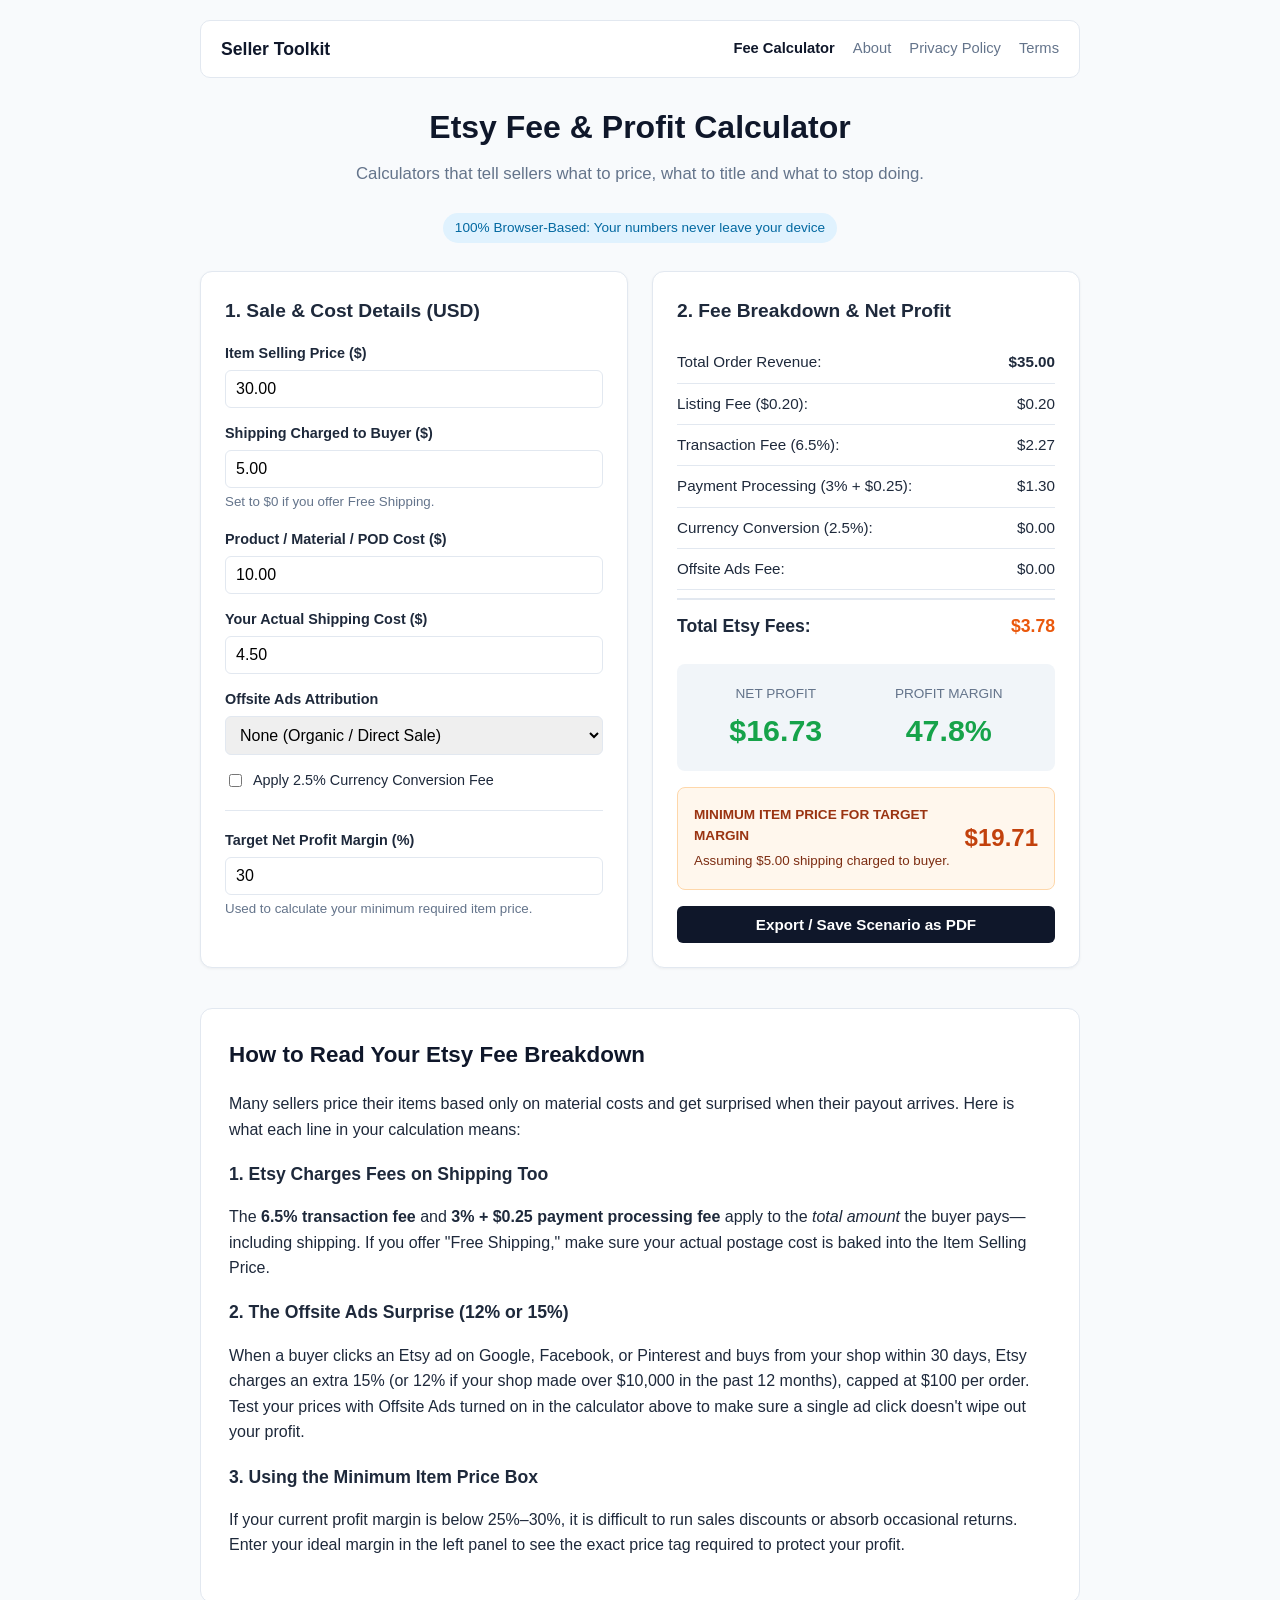
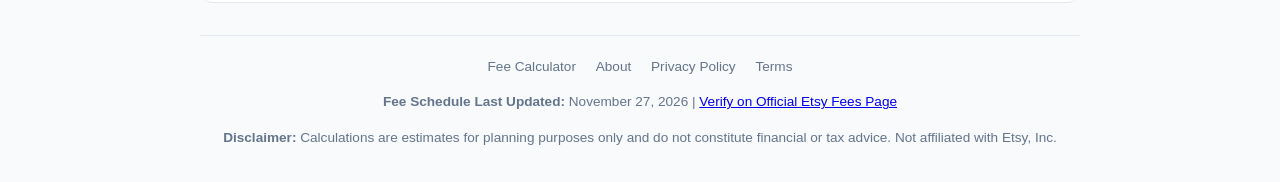
==== index.html @ 967d141f "Add files via upload" ====
<!DOCTYPE html>
<html lang="en">
<head>
    <meta charset="UTF-8">
    <meta name="viewport" content="width=device-width, initial-scale=1.0">
    <title>Etsy Fee & Profit Calculator (2026) — Seller Toolkit</title>
    <meta name="description" content="Calculate your exact Etsy seller fees, Offsite Ads impact, minimum price for target profit margin, and real net profit. 100% browser-based.">
    <style>
        :root { --primary: #f1641e; --bg: #f8fafc; --card: #ffffff; --text: #1e293b; --muted: #64748b; --border: #e2e8f0; }
        body { font-family: -apple-system, BlinkMacSystemFont, "Segoe UI", Roboto, sans-serif; background: var(--bg); color: var(--text); line-height: 1.6; margin: 0; padding: 20px; }
        .container { max-width: 880px; margin: 0 auto; }
        header { text-align: center; margin-bottom: 28px; }
        h1 { margin-bottom: 8px; font-size: 2rem; color: #0f172a; }
        .subtitle { color: var(--muted); font-size: 1.05rem; margin-top: 0; }
        .privacy-badge { display: inline-block; background: #e0f2fe; color: #0369a1; padding: 4px 12px; border-radius: 20px; font-size: 0.85rem; font-weight: 500; margin-top: 8px; }
        .grid { display: grid; grid-template-columns: 1fr 1fr; gap: 24px; }
        @media (max-width: 720px) { .grid { grid-template-columns: 1fr; } }
        .card { background: var(--card); padding: 24px; border-radius: 12px; border: 1px solid var(--border); box-shadow: 0 1px 3px rgba(0,0,0,0.05); }
        .form-group { margin-bottom: 14px; }
        label { display: block; font-weight: 600; font-size: 0.9rem; margin-bottom: 5px; }
        input[type="number"], select { width: 100%; padding: 9px 10px; border: 1px solid var(--border); border-radius: 6px; font-size: 1rem; box-sizing: border-box; }
        .checkbox-group { display: flex; align-items: center; gap: 8px; font-size: 0.9rem; margin-top: 10px; }
        .result-row { display: flex; justify-content: space-between; padding: 8px 0; border-bottom: 1px solid var(--border); font-size: 0.95rem; }
        .result-row.total { font-weight: 700; font-size: 1.1rem; border-top: 2px solid var(--border); border-bottom: none; padding-top: 12px; margin-top: 8px; }
        .highlight-box { background: #f1f5f9; padding: 16px; border-radius: 8px; margin-top: 16px; text-align: center; }
        .big-number { font-size: 1.9rem; font-weight: 800; display: block; }
        .target-box { background: #fff7ed; border: 1px solid #fed7aa; padding: 16px; border-radius: 8px; margin-top: 16px; }
        .btn-print { width: 100%; margin-top: 16px; padding: 10px; background: #0f172a; color: #fff; border: none; border-radius: 6px; font-size: 0.95rem; font-weight: 600; cursor: pointer; }
        .btn-print:hover { background: #334155; }
        .guide-section { margin-top: 40px; background: var(--card); padding: 28px; border-radius: 12px; border: 1px solid var(--border); }
        .guide-section h2 { margin-top: 0; font-size: 1.4rem; color: #0f172a; }
        .guide-section h3 { font-size: 1.1rem; margin-bottom: 6px; color: #1e293b; }
        footer { margin-top: 32px; padding-top: 20px; border-top: 1px solid var(--border); font-size: 0.85rem; color: var(--muted); text-align: center; }
        @media print {
            .btn-print, .privacy-badge, .guide-section { display: none; }
            body { background: #fff; padding: 0; }
            .card { box-shadow: none; border: 1px solid #ccc; }
        }
    </style>
</head>
<body>

<div class="container">
    <nav style="display:flex; flex-wrap:wrap; justify-content:space-between; align-items:center; gap:12px; background:var(--card); padding:14px 20px; border-radius:10px; border:1px solid var(--border); margin-bottom:24px;">
        <a href="index.html" style="font-weight:800; font-size:1.1rem; color:#0f172a; text-decoration:none;">Seller Toolkit</a>
        <div style="display:flex; flex-wrap:wrap; gap:18px; font-size:0.92rem;">
            <a href="index.html" style="color:#0f172a; font-weight:600; text-decoration:none;">Fee Calculator</a>
            <a href="pages/about.html" style="color:var(--muted); text-decoration:none;">About</a>
            <a href="pages/privacy.html" style="color:var(--muted); text-decoration:none;">Privacy Policy</a>
            <a href="pages/terms.html" style="color:var(--muted); text-decoration:none;">Terms</a>
        </div>
    </nav>
    <header>
        <h1>Etsy Fee & Profit Calculator</h1>
        <p class="subtitle">Calculators that tell sellers what to price, what to title and what to stop doing.</p>
        <span class="privacy-badge">100% Browser-Based: Your numbers never leave your device</span>
    </header>

    <div class="grid">
        <!-- Coluna de Inputs -->
        <div class="card">
            <h2 style="margin-top:0; font-size:1.2rem;">1. Sale & Cost Details (USD)</h2>
            
            <div class="form-group">
                <label for="item-price">Item Selling Price ($)</label>
                <input type="number" id="item-price" value="30.00" step="0.01" min="0">
            </div>

            <div class="form-group">
                <label for="shipping-charged">Shipping Charged to Buyer ($)</label>
                <input type="number" id="shipping-charged" value="5.00" step="0.01" min="0">
                <small style="color:var(--muted)">Set to $0 if you offer Free Shipping.</small>
            </div>

            <div class="form-group">
                <label for="item-cost">Product / Material / POD Cost ($)</label>
                <input type="number" id="item-cost" value="10.00" step="0.01" min="0">
            </div>

            <div class="form-group">
                <label for="shipping-cost">Your Actual Shipping Cost ($)</label>
                <input type="number" id="shipping-cost" value="4.50" step="0.01" min="0">
            </div>

            <div class="form-group">
                <label for="offsite-ads">Offsite Ads Attribution</label>
                <select id="offsite-ads">
                    <option value="0">None (Organic / Direct Sale)</option>
                    <option value="15">15% Fee (Shops under $10k/year)</option>
                    <option value="12">12% Fee (Shops over $10k/year)</option>
                </select>
            </div>

            <div class="checkbox-group">
                <input type="checkbox" id="currency-conversion">
                <label for="currency-conversion" style="margin:0; font-weight:normal;">Apply 2.5% Currency Conversion Fee</label>
            </div>

            <hr style="border:none; border-top:1px solid var(--border); margin: 18px 0;">

            <div class="form-group" style="margin-bottom:0;">
                <label for="target-margin">Target Net Profit Margin (%)</label>
                <input type="number" id="target-margin" value="30" step="1" min="0" max="90">
                <small style="color:var(--muted)">Used to calculate your minimum required item price.</small>
            </div>
        </div>

        <!-- Coluna de Resultados -->
        <div class="card">
            <h2 style="margin-top:0; font-size:1.2rem;">2. Fee Breakdown & Net Profit</h2>
            
            <div class="result-row"><span>Total Order Revenue:</span> <strong id="res-revenue">$0.00</strong></div>
            <div class="result-row"><span>Listing Fee ($0.20):</span> <span id="res-listing">$0.00</span></div>
            <div class="result-row"><span>Transaction Fee (6.5%):</span> <span id="res-transaction">$0.00</span></div>
            <div class="result-row"><span>Payment Processing (3% + $0.25):</span> <span id="res-processing">$0.00</span></div>
            <div class="result-row"><span>Currency Conversion (2.5%):</span> <span id="res-conversion">$0.00</span></div>
            <div class="result-row"><span>Offsite Ads Fee:</span> <span id="res-offsite">$0.00</span></div>
            
            <div class="result-row total"><span>Total Etsy Fees:</span> <span id="res-total-fees" style="color:#ea580c;">$0.00</span></div>

            <div class="highlight-box">
                <div style="display:flex; justify-content:space-around;">
                    <div>
                        <span style="font-size:0.85rem; color:var(--muted);">NET PROFIT</span>
                        <span class="big-number" id="res-profit">$0.00</span>
                    </div>
                    <div>
                        <span style="font-size:0.85rem; color:var(--muted);">PROFIT MARGIN</span>
                        <span class="big-number" id="res-margin">0.0%</span>
                    </div>
                </div>
            </div>

            <div class="target-box">
                <div style="display:flex; justify-content:space-between; align-items:center;">
                    <div>
                        <span style="font-size:0.85rem; font-weight:700; color:#9a3412; display:block;">MINIMUM ITEM PRICE FOR TARGET MARGIN</span>
                        <small id="res-recommended-note" style="color:#7c2d12;">Assuming $5.00 shipping charged to buyer.</small>
                    </div>
                    <strong id="res-recommended-price" style="font-size:1.5rem; color:#c2410c;">$0.00</strong>
                </div>
            </div>

            <button class="btn-print" onclick="window.print()">Export / Save Scenario as PDF</button>
        </div>
    </div>

    <!-- Guia de Leitura (Regra de Construção #4) -->
    <section class="guide-section">
        <h2>How to Read Your Etsy Fee Breakdown</h2>
        <p>Many sellers price their items based only on material costs and get surprised when their payout arrives. Here is what each line in your calculation means:</p>
        
        <h3>1. Etsy Charges Fees on Shipping Too</h3>
        <p>The <strong>6.5% transaction fee</strong> and <strong>3% + $0.25 payment processing fee</strong> apply to the <em>total amount</em> the buyer pays—including shipping. If you offer "Free Shipping," make sure your actual postage cost is baked into the Item Selling Price.</p>

        <h3>2. The Offsite Ads Surprise (12% or 15%)</h3>
        <p>When a buyer clicks an Etsy ad on Google, Facebook, or Pinterest and buys from your shop within 30 days, Etsy charges an extra 15% (or 12% if your shop made over $10,000 in the past 12 months), capped at $100 per order. Test your prices with Offsite Ads turned on in the calculator above to make sure a single ad click doesn't wipe out your profit.</p>

        <h3>3. Using the Minimum Item Price Box</h3>
        <p>If your current profit margin is below 25%–30%, it is difficult to run sales discounts or absorb occasional returns. Enter your ideal margin in the left panel to see the exact price tag required to protect your profit.</p>
    </section>

    <footer>
        <div style="margin-bottom:10px;">
            <a href="index.html" style="color:var(--muted); margin:0 8px; text-decoration:none;">Fee Calculator</a>
            <a href="pages/about.html" style="color:var(--muted); margin:0 8px; text-decoration:none;">About</a>
            <a href="pages/privacy.html" style="color:var(--muted); margin:0 8px; text-decoration:none;">Privacy Policy</a>
            <a href="pages/terms.html" style="color:var(--muted); margin:0 8px; text-decoration:none;">Terms</a>
        </div>
        <p><strong>Fee Schedule Last Updated:</strong> <span id="last-updated"></span> | <a id="official-fees-link" href="#" target="_blank" rel="noopener">Verify on Official Etsy Fees Page</a></p>
        <p><strong>Disclaimer:</strong> Calculations are estimates for planning purposes only and do not constitute financial or tax advice. Not affiliated with Etsy, Inc.</p>
    </footer>
</div>

<script src="rates.js"></script>
<script src="app.js"></script>
</body>
</html>
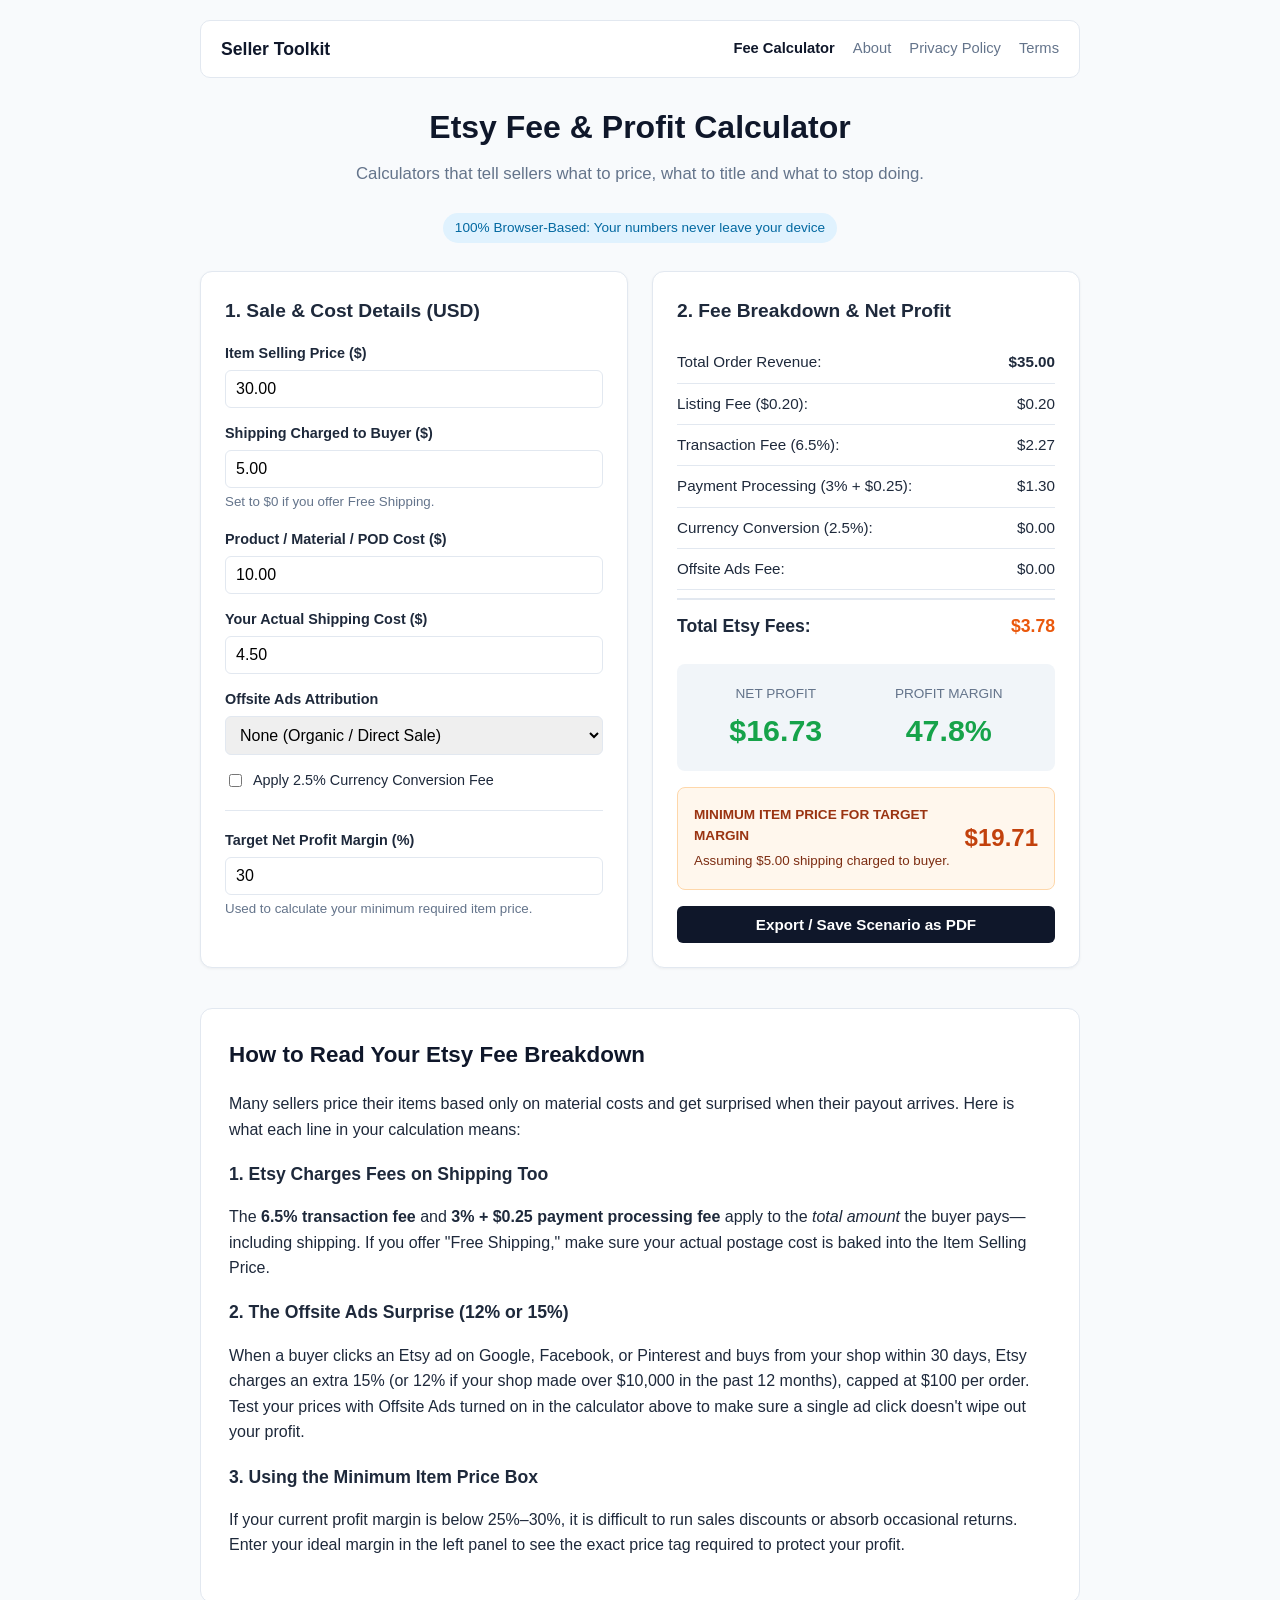
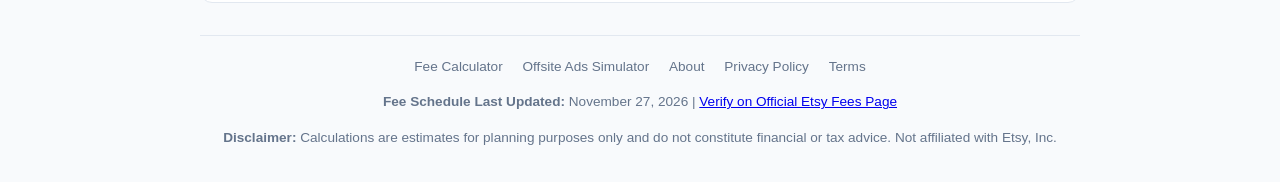
==== commit a02b3c94: "Fix HTML encoding issues in index.html" ====
--- a/index.html
+++ b/index.html
@@ -163,6 +163,7 @@
     <footer>
         <div style="margin-bottom:10px;">
             <a href="index.html" style="color:var(--muted); margin:0 8px; text-decoration:none;">Fee Calculator</a>
+            <a href="tools/offsite-ads.html" style="color:var(--muted); margin:0 8px; text-decoration:none;">Offsite Ads Simulator</a>
             <a href="pages/about.html" style="color:var(--muted); margin:0 8px; text-decoration:none;">About</a>
             <a href="pages/privacy.html" style="color:var(--muted); margin:0 8px; text-decoration:none;">Privacy Policy</a>
             <a href="pages/terms.html" style="color:var(--muted); margin:0 8px; text-decoration:none;">Terms</a>
@@ -175,4 +176,4 @@
 <script src="rates.js"></script>
 <script src="app.js"></script>
 </body>
-</html>+</html>
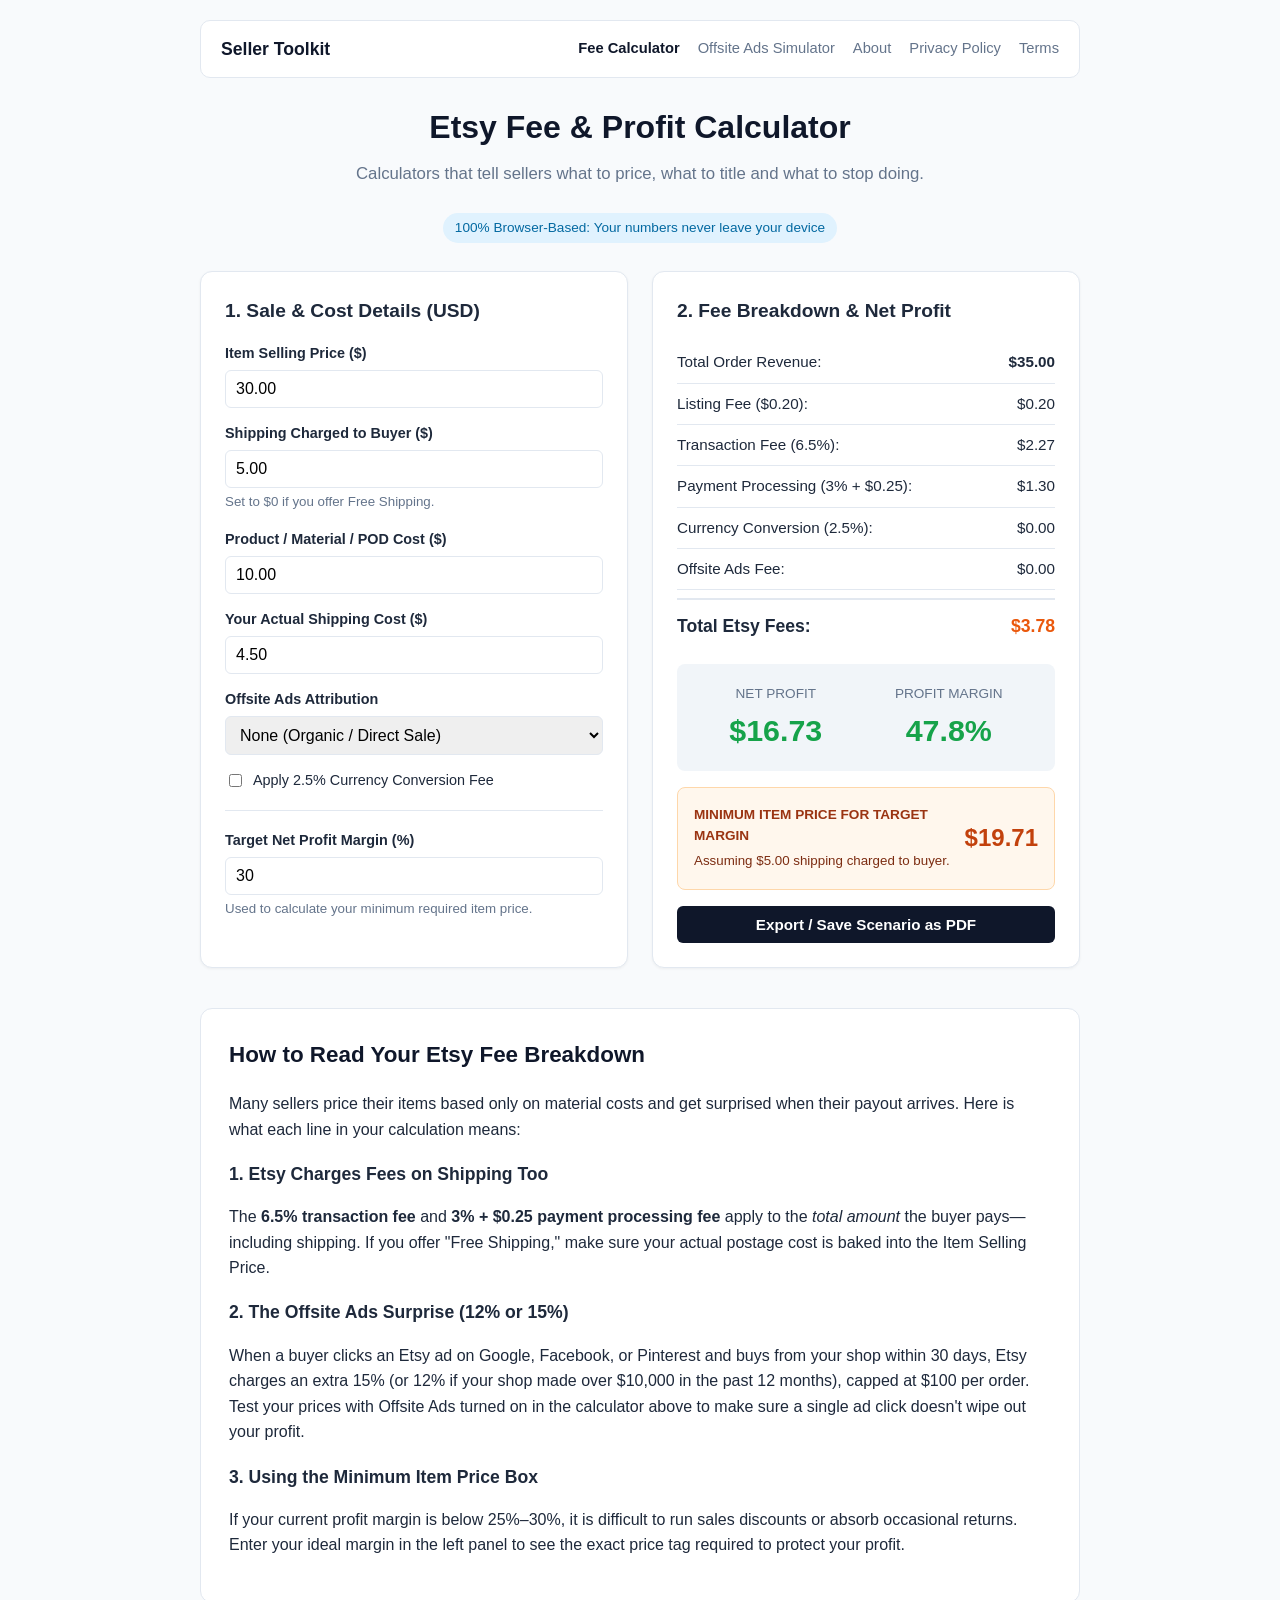
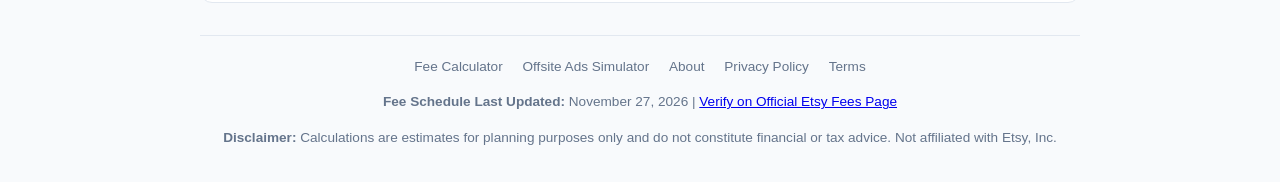
==== commit f90fe0ec: "Fix HTML encoding issues in index.html" ====
--- a/index.html
+++ b/index.html
@@ -45,6 +45,7 @@
         <a href="index.html" style="font-weight:800; font-size:1.1rem; color:#0f172a; text-decoration:none;">Seller Toolkit</a>
         <div style="display:flex; flex-wrap:wrap; gap:18px; font-size:0.92rem;">
             <a href="index.html" style="color:#0f172a; font-weight:600; text-decoration:none;">Fee Calculator</a>
+            <a href="tools/offsite-ads.html" style="color:var(--muted); text-decoration:none;">Offsite Ads Simulator</a>
             <a href="pages/about.html" style="color:var(--muted); text-decoration:none;">About</a>
             <a href="pages/privacy.html" style="color:var(--muted); text-decoration:none;">Privacy Policy</a>
             <a href="pages/terms.html" style="color:var(--muted); text-decoration:none;">Terms</a>
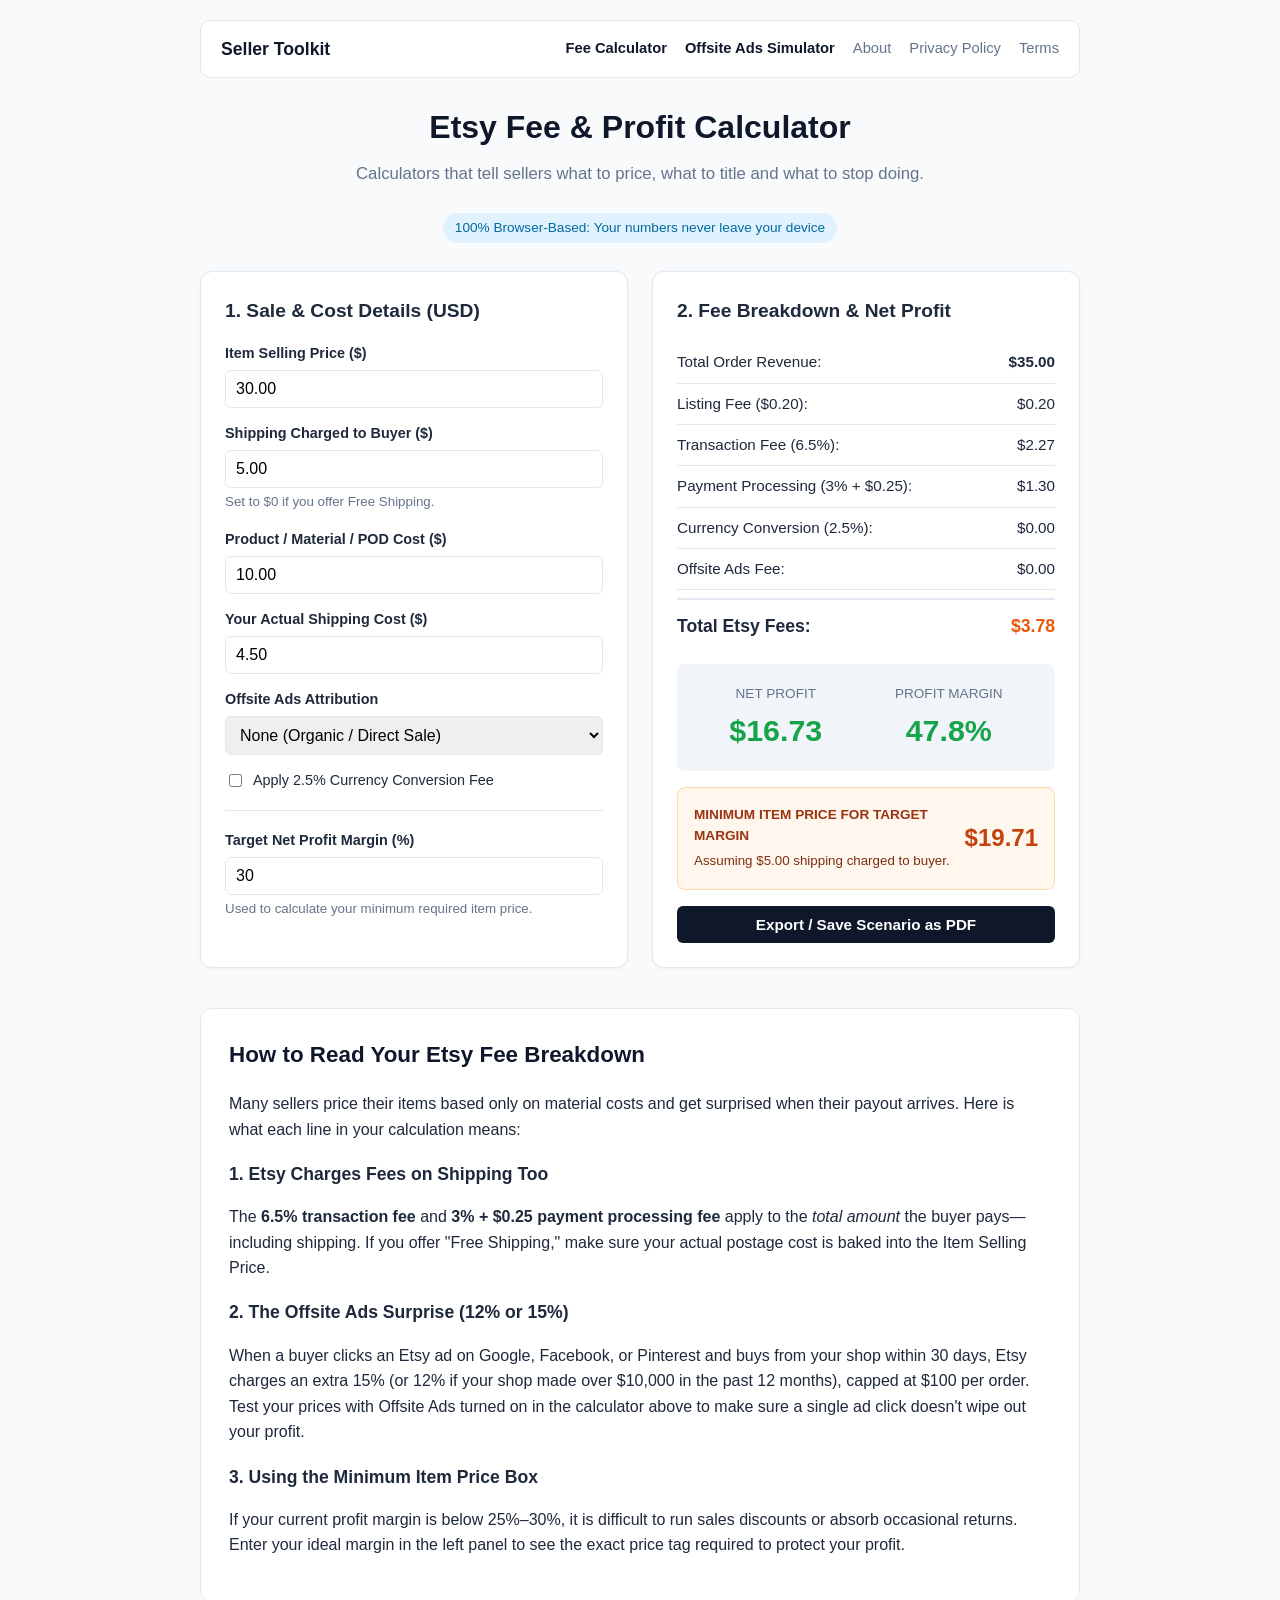
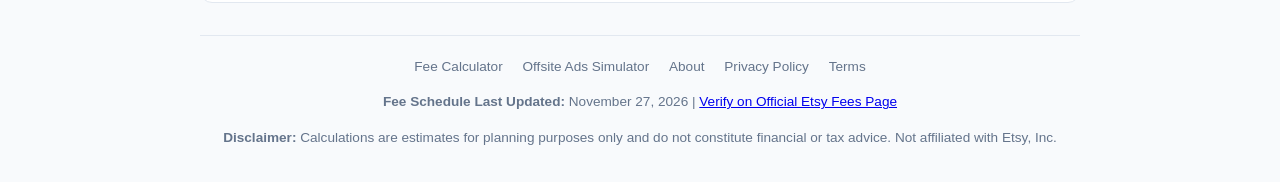
==== commit e28d97ae: "Fix HTML encoding issues in index.html" ====
--- a/index.html
+++ b/index.html
@@ -45,7 +45,7 @@
         <a href="index.html" style="font-weight:800; font-size:1.1rem; color:#0f172a; text-decoration:none;">Seller Toolkit</a>
         <div style="display:flex; flex-wrap:wrap; gap:18px; font-size:0.92rem;">
             <a href="index.html" style="color:#0f172a; font-weight:600; text-decoration:none;">Fee Calculator</a>
-            <a href="tools/offsite-ads.html" style="color:var(--muted); text-decoration:none;">Offsite Ads Simulator</a>
+            <a href="tools/offsite-ads.html" style="color:#0f172a; font-weight:600; text-decoration:none;">Offsite Ads Simulator</a>
             <a href="pages/about.html" style="color:var(--muted); text-decoration:none;">About</a>
             <a href="pages/privacy.html" style="color:var(--muted); text-decoration:none;">Privacy Policy</a>
             <a href="pages/terms.html" style="color:var(--muted); text-decoration:none;">Terms</a>
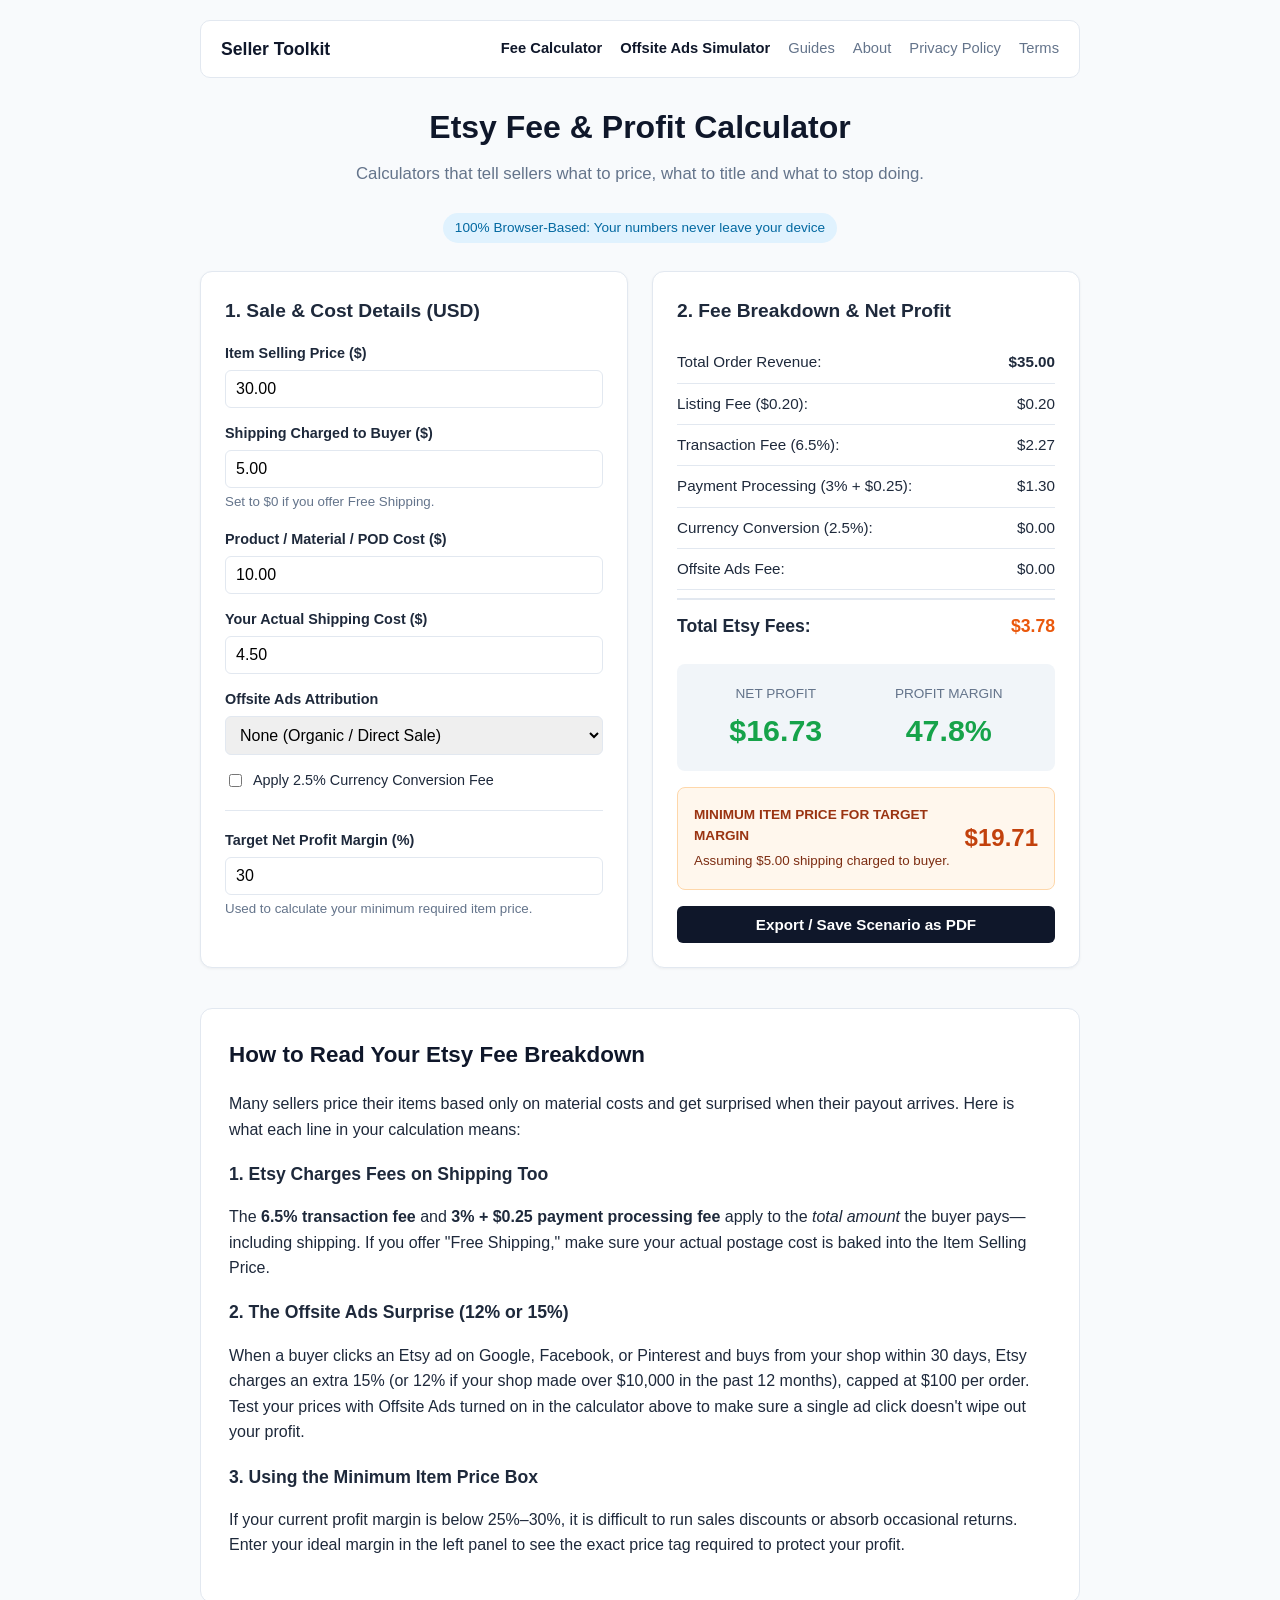
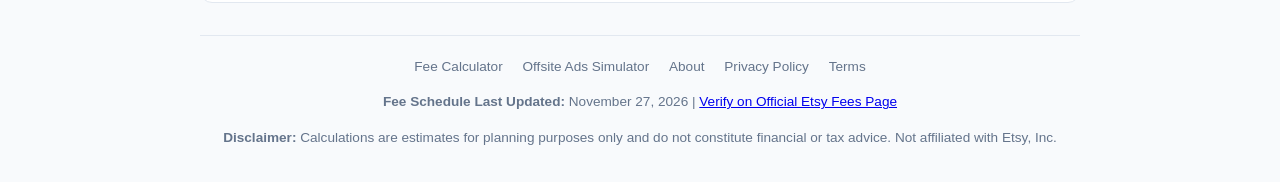
==== commit d8cdef0d: "Fix HTML encoding issues in index.html" ====
--- a/index.html
+++ b/index.html
@@ -46,6 +46,7 @@
         <div style="display:flex; flex-wrap:wrap; gap:18px; font-size:0.92rem;">
             <a href="index.html" style="color:#0f172a; font-weight:600; text-decoration:none;">Fee Calculator</a>
             <a href="tools/offsite-ads.html" style="color:#0f172a; font-weight:600; text-decoration:none;">Offsite Ads Simulator</a>
+            <a href="guides/etsy-fees-explained.html" style="color:var(--muted); text-decoration:none;">Guides</a>
             <a href="pages/about.html" style="color:var(--muted); text-decoration:none;">About</a>
             <a href="pages/privacy.html" style="color:var(--muted); text-decoration:none;">Privacy Policy</a>
             <a href="pages/terms.html" style="color:var(--muted); text-decoration:none;">Terms</a>
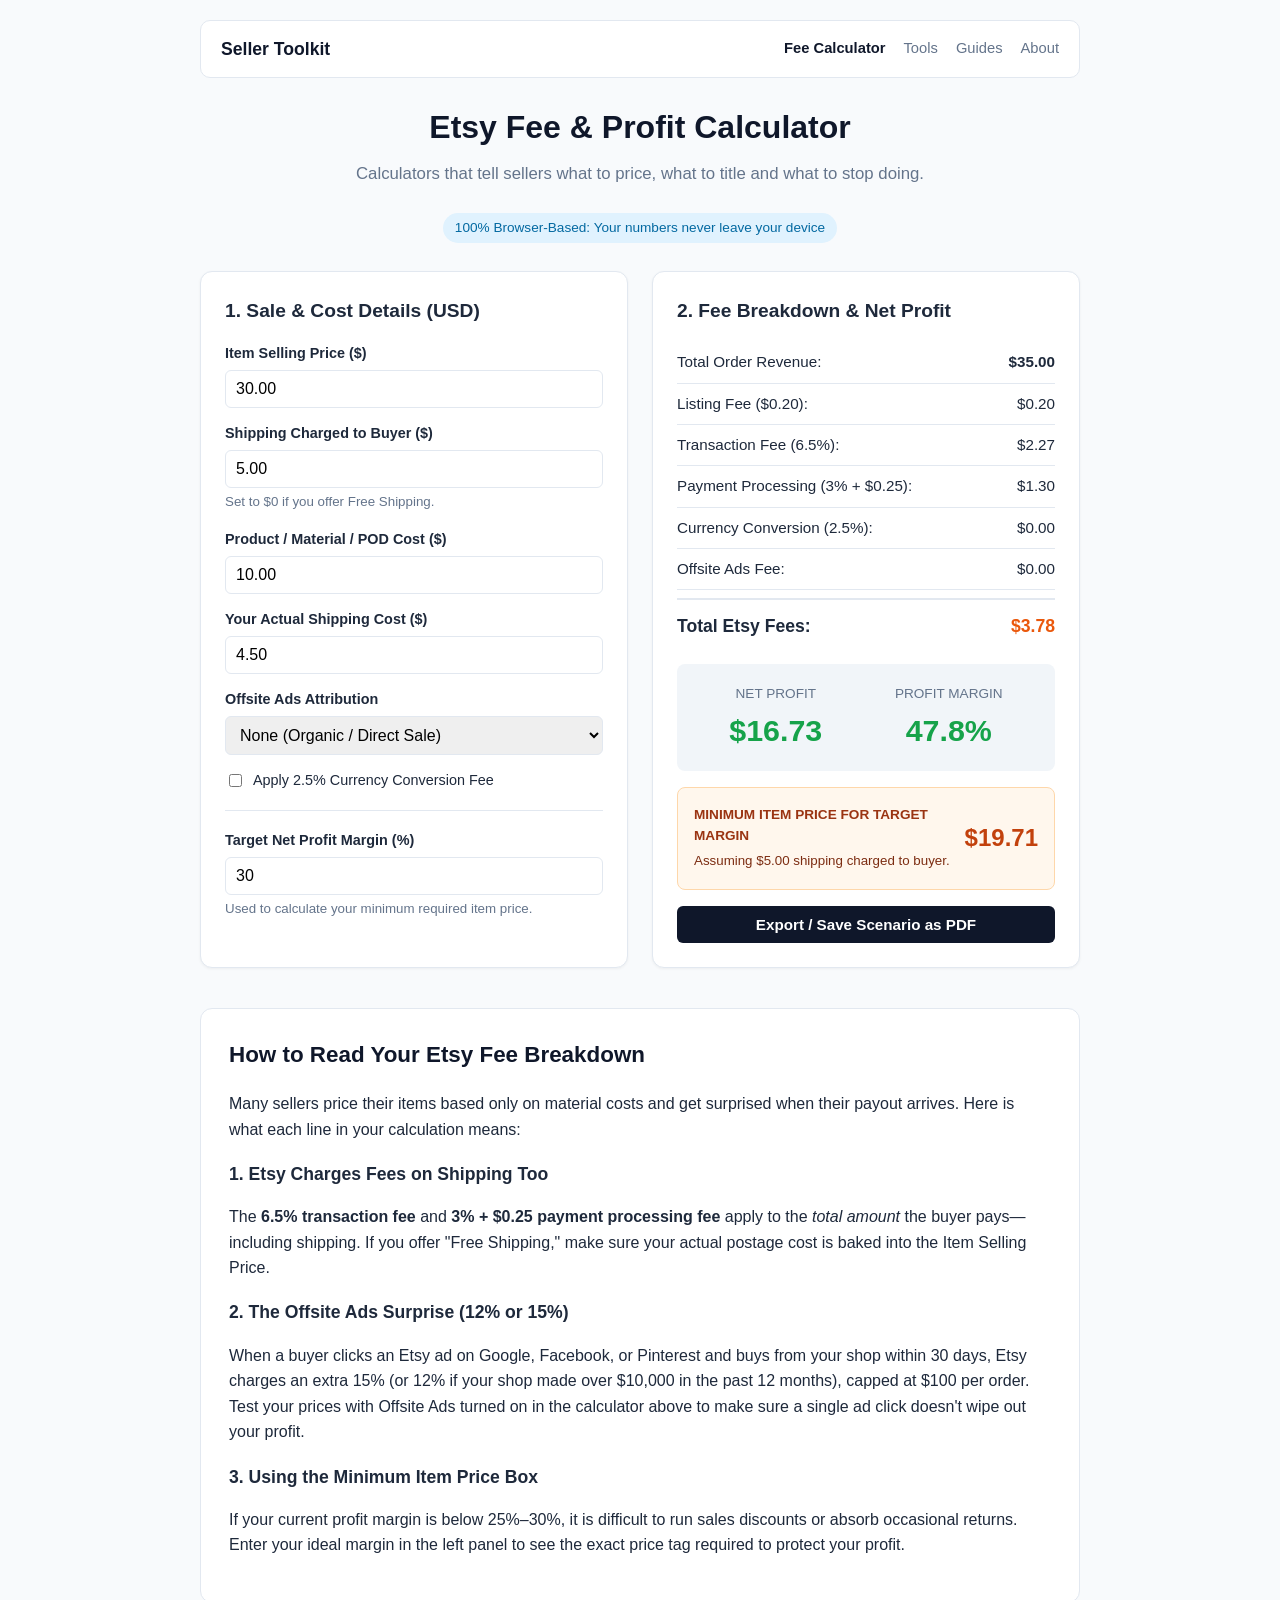
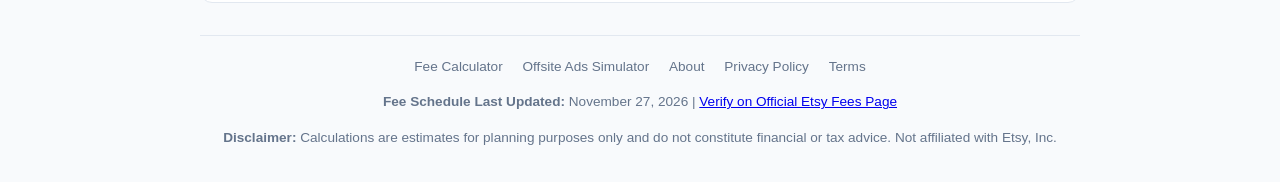
==== commit 4048ab6c: "Fix HTML encoding issues in index.html" ====
--- a/index.html
+++ b/index.html
@@ -41,15 +41,25 @@
 <body>
 
 <div class="container">
+<style>
+        .menu-toggle { display: none; background: #f1f5f9; border: 1px solid var(--border); border-radius: 6px; padding: 6px 12px; font-size: 0.9rem; font-weight: 600; color: #0f172a; cursor: pointer; }
+        .nav-links { display: flex; flex-wrap: wrap; gap: 18px; font-size: 0.92rem; }
+        .nav-links a { color: var(--muted); text-decoration: none; font-weight: 500; }
+        .nav-links a:hover, .nav-links a.active { color: #0f172a; font-weight: 600; }
+        @media (max-width: 680px) {
+            .menu-toggle { display: inline-block; }
+            .nav-links { display: none; width: 100%; flex-direction: column; gap: 10px; padding-top: 10px; border-top: 1px solid var(--border); }
+            .nav-links.open { display: flex; }
+        }
+    </style>
     <nav style="display:flex; flex-wrap:wrap; justify-content:space-between; align-items:center; gap:12px; background:var(--card); padding:14px 20px; border-radius:10px; border:1px solid var(--border); margin-bottom:24px;">
         <a href="index.html" style="font-weight:800; font-size:1.1rem; color:#0f172a; text-decoration:none;">Seller Toolkit</a>
-        <div style="display:flex; flex-wrap:wrap; gap:18px; font-size:0.92rem;">
-            <a href="index.html" style="color:#0f172a; font-weight:600; text-decoration:none;">Fee Calculator</a>
-            <a href="tools/offsite-ads.html" style="color:#0f172a; font-weight:600; text-decoration:none;">Offsite Ads Simulator</a>
-            <a href="guides/etsy-fees-explained.html" style="color:var(--muted); text-decoration:none;">Guides</a>
-            <a href="pages/about.html" style="color:var(--muted); text-decoration:none;">About</a>
-            <a href="pages/privacy.html" style="color:var(--muted); text-decoration:none;">Privacy Policy</a>
-            <a href="pages/terms.html" style="color:var(--muted); text-decoration:none;">Terms</a>
+        <button class="menu-toggle" type="button" onclick="document.getElementById('nav-links').classList.toggle('open')" aria-label="Toggle navigation">☰ Menu</button>
+        <div class="nav-links" id="nav-links">
+            <a class="active" href="index.html">Fee Calculator</a>
+            <a href="tools/index.html">Tools</a>
+            <a href="guides/index.html">Guides</a>
+            <a href="pages/about.html">About</a>
         </div>
     </nav>
     <header>
